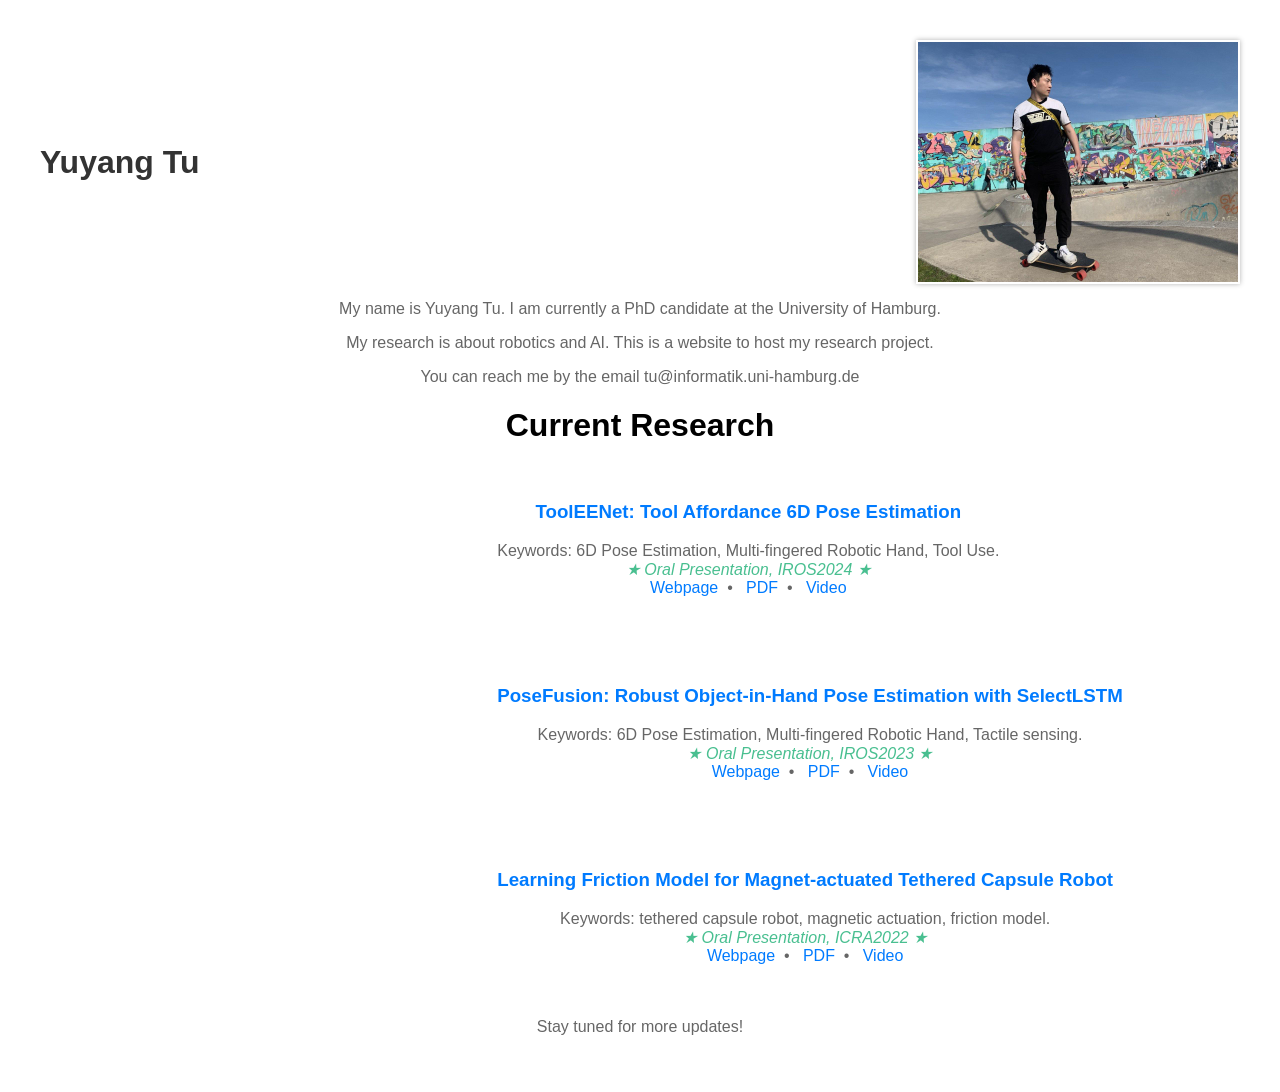
==== index.html @ f1d69b4b "Update index.html" ====
<!DOCTYPE html>
<html lang="en">
<head>
    <meta charset="UTF-8">
    <meta name="viewport" content="width=device-width, initial-scale=1.0">
    <meta name="google-site-verification" content="Bi_FbIFqO6bP_XY6ECRkfiLq_AsdZ5TDvm92_7AcDWQ" />
    <title>Yuyang Tu</title>
    <style>
        body {
            font-family: Arial, sans-serif;
            margin: 40px;
            display: flex;
            flex-direction: column;
            align-items: center;
            justify-content: center;
        }
        .header {
            width: 100%;
            display: flex;
            justify-content: space-between;
            align-items: center;
            position: relative;
        }
        .header h1 {
            color: #333;
            margin: 0;
        }
        .header img {
            width: 320px; /* Adjusted size for better visibility */
            height: 240px;
            /* Removed border-radius to make it square */
            border: 2px solid #fff;
            box-shadow: 0 0 5px rgba(0, 0, 0, 0.3);
        }
        p {
            color: #666;
        }
        a {
            color: #007bff;
            text-decoration: none;
        }
        a:hover {
            text-decoration: underline;
        }
        .list-item {
            display: flex;
            align-items: center;
            margin-bottom: 20px;
        }
        .thumbnail {
            flex-shrink: 0;
            margin-right: 20px;
        }
        video {
            max-width: 100%;
            height: auto;
        }
        @media (max-width: 600px) {
            .list-item {
                flex-direction: column;
                align-items: flex-start;
            }
            .thumbnail {
                margin-right: 0;
                margin-bottom: 10px;
            }
        }
        .container {
            text-align: center;
        }
    </style>
</head>
<body>
    <div class="header">
        <h1>Yuyang Tu</h1>
        <img src="images/avatar.jpg" alt="Avatar">
    </div>

    <div class="container">
        <p>My name is Yuyang Tu. I am currently a PhD candidate at the University of Hamburg. </p>
        <p>My research is about robotics and AI. This is a website to host my research project.</p>
        <p>You can reach me by the email tu@informatik.uni-hamburg.de</p>
        <h1>Current Research</h1>

        <div class="list-item publication" data-category="publication">
            <a href="https://yuyangtu.github.io/ToolEENet/projectToolEENet.html" class="thumbnail">
                <video width="320" height="240" autoplay loop muted playsinline>
                    <source src="images/tooleenetpreview.mp4" type="video/mp4">
                    Your browser does not support the video tag.
                </video>
            </a>
            <div class="project-description">
                <h3><a href="https://yuyangtu.github.io/ToolEENet/projectToolEENet.html">ToolEENet: Tool Affordance 6D Pose Estimation</a></h3>
                <p>
                    Keywords: 6D Pose Estimation, Multi-fingered Robotic Hand, Tool Use.<br>
                    <font color="49bf9"><i>&#9733; Oral Presentation, IROS2024 &#9733;</i></font><br>
                    <a href="https://yuyangtu.github.io/ToolEENet/projectToolEENet.html">Webpage</a>&nbsp;&nbsp;&bull;&nbsp;&nbsp;
                    <a href="https://arxiv.org/pdf/2404.04193">PDF</a>&nbsp;&nbsp;&bull;&nbsp;&nbsp;
                    <a href="https://www.youtube.com/watch?v=B-a8YhIv3kc">Video</a>
                </p>
            </div>
        </div>

        <div class="list-item publication" data-category="publication">
            <a href="https://elevenjiang1.github.io/ObjectInHand-Dataset/" class="thumbnail">
                <video width="320" height="240" autoplay loop muted playsinline>
                    <source src="images/posefusionpreview.mp4" type="video/mp4">
                    Your browser does not support the video tag.
                </video>
            </a>
            <div class="project-description">
                <h3><a href="https://elevenjiang1.github.io/ObjectInHand-Dataset/">PoseFusion: Robust Object-in-Hand Pose Estimation with SelectLSTM</a></h3>
                <p>
                    Keywords: 6D Pose Estimation, Multi-fingered Robotic Hand, Tactile sensing.<br>
                    <font color="49bf9"><i>&#9733; Oral Presentation, IROS2023 &#9733;</i></font><br>
                    <a href="https://elevenjiang1.github.io/ObjectInHand-Dataset/">Webpage</a>&nbsp;&nbsp;&bull;&nbsp;&nbsp;
                    <a href="https://arxiv.org/pdf/2304.04523">PDF</a>&nbsp;&nbsp;&bull;&nbsp;&nbsp;
                    <a href="https://www.youtube.com/watch?v=EmsGwhWU5y8">Video</a>
                </p>
            </div>
        </div>

        <div class="list-item publication" data-category="publication">
            <a href="https://yuyangtu.github.io/CapsuleRobot/projectCapsuleRobot.html" class="thumbnail">
                <video width="320" height="240" autoplay loop muted playsinline>
                    <source src="images/capsulepreview.mp4" type="video/mp4">
                    Your browser does not support the video tag.
                </video>
            </a>
            <div class="project-description">
                <h3><a href="https://yuyangtu.github.io/CapsuleRobot/projectCapsuleRobot.html">Learning Friction Model for Magnet-actuated Tethered Capsule Robot</a></h3>
                <p>
                    Keywords: tethered capsule robot, magnetic actuation, friction model.<br>
                    <font color="49bf9"><i>&#9733; Oral Presentation, ICRA2022 &#9733;</i></font><br>
                    <a href="https://yuyangtu.github.io/CapsuleRobot/projectCapsuleRobot.html">Webpage</a>&nbsp;&nbsp;&bull;&nbsp;&nbsp;
                    <a href="https://ieeexplore.ieee.org/document/9811587">PDF</a>&nbsp;&nbsp;&bull;&nbsp;&nbsp;
                    <a href="https://www.youtube.com/watch?v=FCPhjHXal3M&t=4s">Video</a>
                </p>
            </div>
        </div>

        <p>Stay tuned for more updates!</p>
    </div>
</body>
</html>
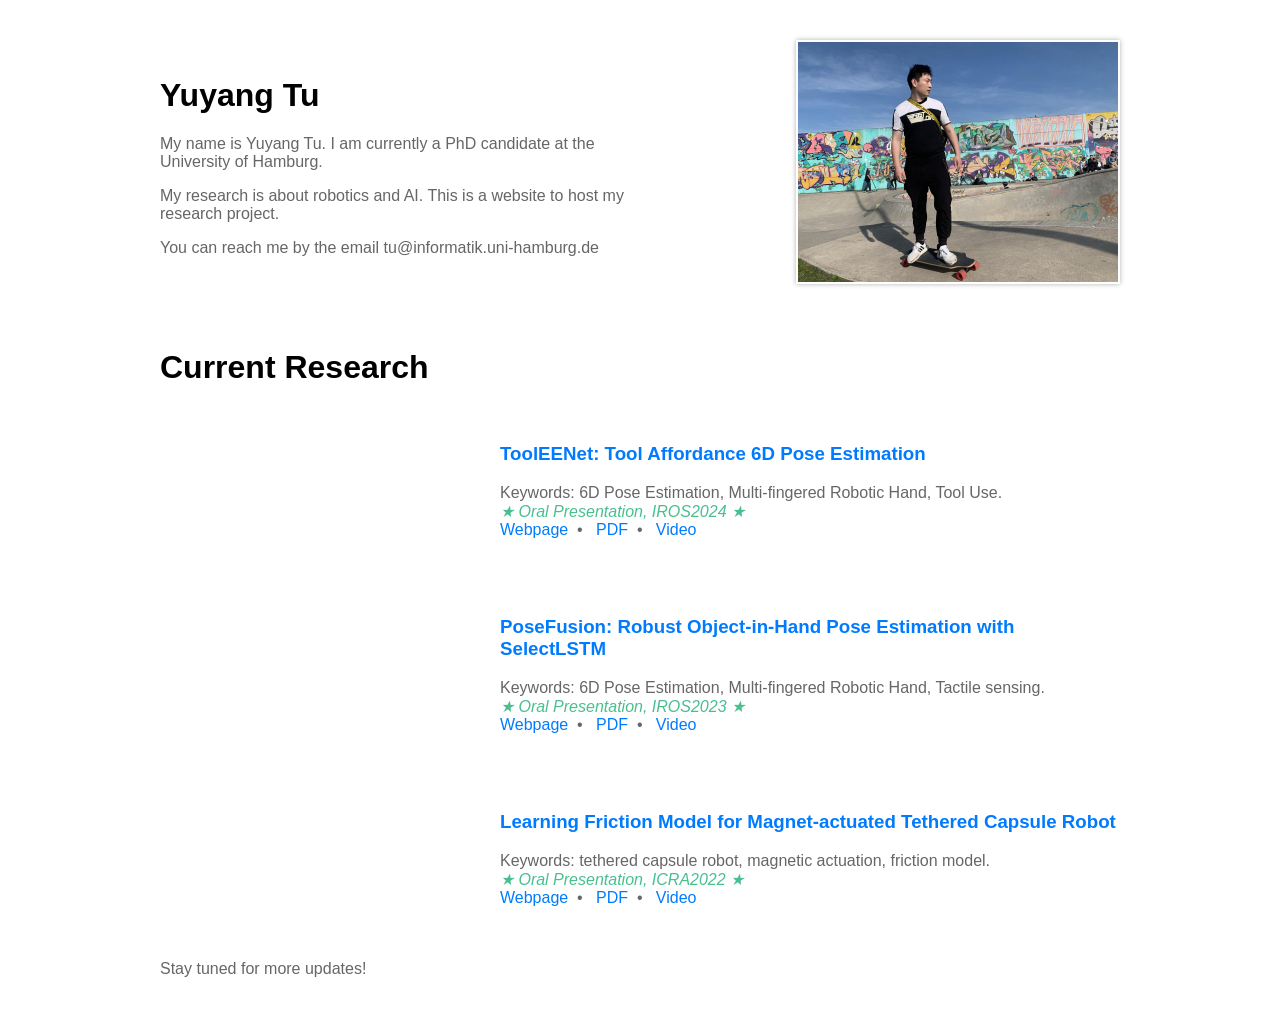
==== commit 6738a22a: "Update index.html" ====
--- a/index.html
+++ b/index.html
@@ -15,20 +15,23 @@
             justify-content: center;
         }
         .header {
-            width: 100%;
+            width: 80%; /* 调整宽度 */
             display: flex;
-            justify-content: space-between;
-            align-items: center;
-            position: relative;
+            justify-content: center; /* 保证内容水平居中 */
+            align-items: center; /* 保证垂直居中 */
+            margin-bottom: 40px;
         }
-        .header h1 {
-            color: #333;
-            margin: 0;
+        .header .text {
+            flex: 1;
+            padding-right: 20px; /* 调整文字和图片之间的间距 */
+        }
+        .header .image {
+            flex: 1;
+            text-align: right;
         }
         .header img {
-            width: 320px; /* Adjusted size for better visibility */
-            height: 240px;
-            /* Removed border-radius to make it square */
+            width: 320px; /* 调整图片大小 */
+            height: auto;
             border: 2px solid #fff;
             box-shadow: 0 0 5px rgba(0, 0, 0, 0.3);
         }
@@ -41,6 +44,10 @@
         }
         a:hover {
             text-decoration: underline;
+        }
+        .container {
+            width: 80%; /* 调整宽度 */
+            text-align: left; /* 调整内容对齐方式 */
         }
         .list-item {
             display: flex;
@@ -56,6 +63,18 @@
             height: auto;
         }
         @media (max-width: 600px) {
+            .header {
+                flex-direction: column;
+                align-items: center;
+            }
+            .header .text,
+            .header .image {
+                flex: none;
+                text-align: center;
+            }
+            .header .image {
+                margin-top: 20px;
+            }
             .list-item {
                 flex-direction: column;
                 align-items: flex-start;
@@ -65,21 +84,22 @@
                 margin-bottom: 10px;
             }
         }
-        .container {
-            text-align: center;
-        }
     </style>
 </head>
 <body>
     <div class="header">
-        <h1>Yuyang Tu</h1>
-        <img src="images/avatar.jpg" alt="Avatar">
+        <div class="text">
+            <h1>Yuyang Tu</h1>
+            <p>My name is Yuyang Tu. I am currently a PhD candidate at the University of Hamburg.</p>
+            <p>My research is about robotics and AI. This is a website to host my research project.</p>
+            <p>You can reach me by the email tu@informatik.uni-hamburg.de</p>
+        </div>
+        <div class="image">
+            <img src="images/avatar.jpg" alt="Avatar">
+        </div>
     </div>
 
     <div class="container">
-        <p>My name is Yuyang Tu. I am currently a PhD candidate at the University of Hamburg. </p>
-        <p>My research is about robotics and AI. This is a website to host my research project.</p>
-        <p>You can reach me by the email tu@informatik.uni-hamburg.de</p>
         <h1>Current Research</h1>
 
         <div class="list-item publication" data-category="publication">
@@ -146,3 +166,4 @@
 
 
 
+
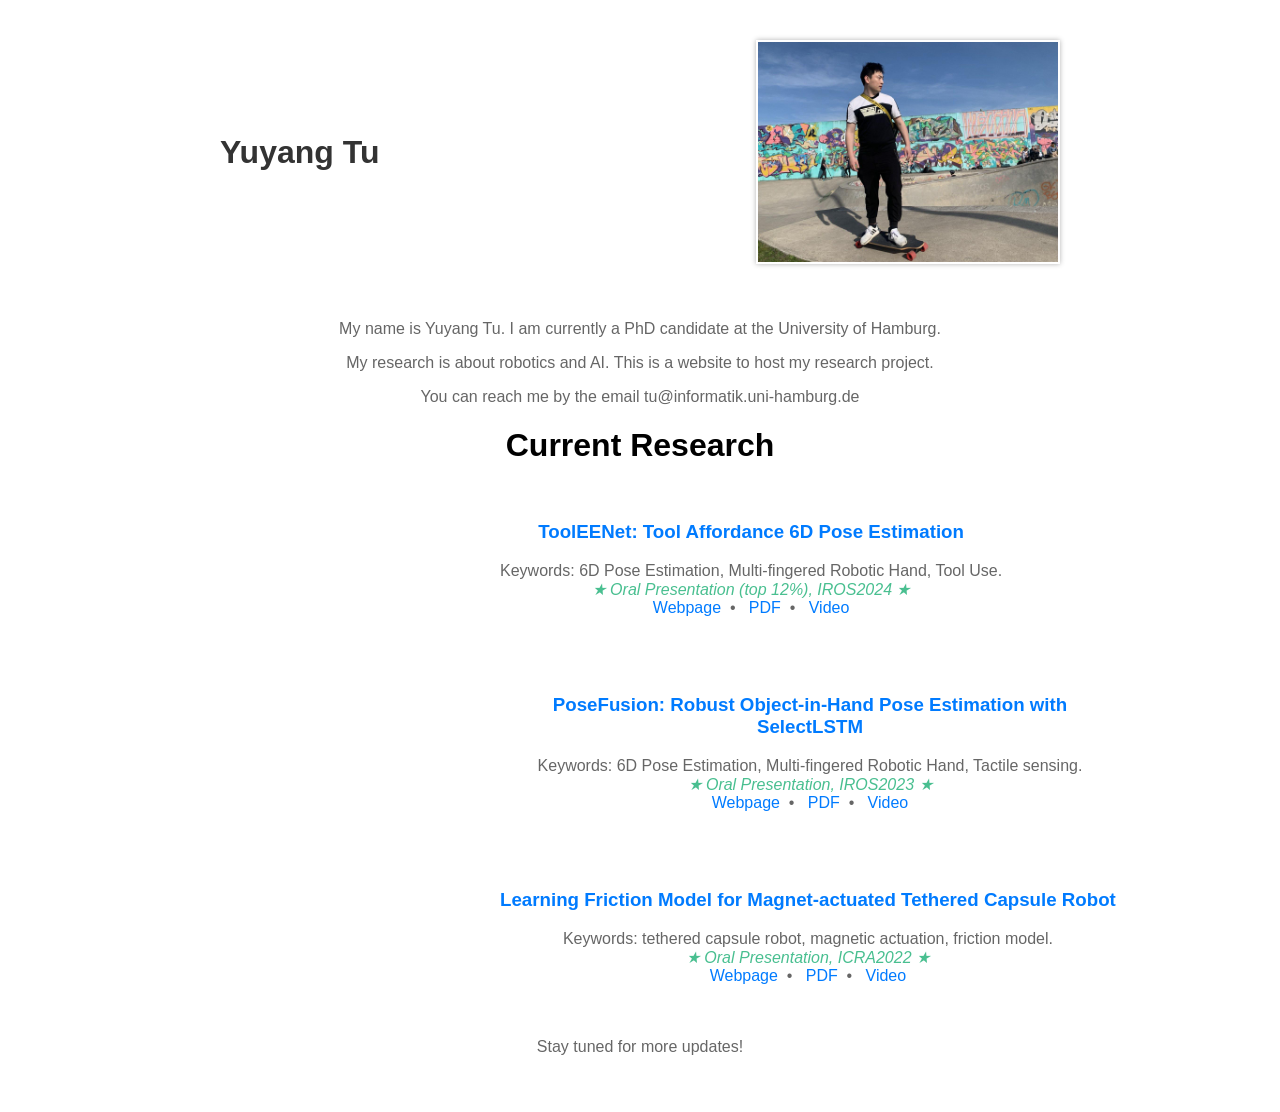
==== commit 511c8ebb: "Update index.html" ====
--- a/index.html
+++ b/index.html
@@ -15,23 +15,19 @@
             justify-content: center;
         }
         .header {
-            width: 80%; /* 调整宽度 */
+            width: 70%; /* 将宽度调整为70%以使内容向中间缩 */
             display: flex;
-            justify-content: center; /* 保证内容水平居中 */
-            align-items: center; /* 保证垂直居中 */
-            margin-bottom: 40px;
+            justify-content: space-between;
+            align-items: center;
+            margin-bottom: 40px; /* 增加底部间距 */
         }
-        .header .text {
-            flex: 1;
-            padding-right: 20px; /* 调整文字和图片之间的间距 */
-        }
-        .header .image {
-            flex: 1;
-            text-align: right;
+        .header h1 {
+            color: #333;
+            margin: 0;
         }
         .header img {
-            width: 320px; /* 调整图片大小 */
-            height: auto;
+            width: 300px; /* 调整图片大小 */
+            height: 220px;
             border: 2px solid #fff;
             box-shadow: 0 0 5px rgba(0, 0, 0, 0.3);
         }
@@ -46,8 +42,8 @@
             text-decoration: underline;
         }
         .container {
-            width: 80%; /* 调整宽度 */
-            text-align: left; /* 调整内容对齐方式 */
+            width: 80%; /* 控制下方内容的宽度 */
+            text-align: center;
         }
         .list-item {
             display: flex;
@@ -67,12 +63,7 @@
                 flex-direction: column;
                 align-items: center;
             }
-            .header .text,
-            .header .image {
-                flex: none;
-                text-align: center;
-            }
-            .header .image {
+            .header img {
                 margin-top: 20px;
             }
             .list-item {
@@ -88,18 +79,14 @@
 </head>
 <body>
     <div class="header">
-        <div class="text">
-            <h1>Yuyang Tu</h1>
-            <p>My name is Yuyang Tu. I am currently a PhD candidate at the University of Hamburg.</p>
-            <p>My research is about robotics and AI. This is a website to host my research project.</p>
-            <p>You can reach me by the email tu@informatik.uni-hamburg.de</p>
-        </div>
-        <div class="image">
-            <img src="images/avatar.jpg" alt="Avatar">
-        </div>
+        <h1>Yuyang Tu</h1>
+        <img src="images/avatar.jpg" alt="Avatar">
     </div>
 
     <div class="container">
+        <p>My name is Yuyang Tu. I am currently a PhD candidate at the University of Hamburg. </p>
+        <p>My research is about robotics and AI. This is a website to host my research project.</p>
+        <p>You can reach me by the email tu@informatik.uni-hamburg.de</p>
         <h1>Current Research</h1>
 
         <div class="list-item publication" data-category="publication">
@@ -113,7 +100,7 @@
                 <h3><a href="https://yuyangtu.github.io/ToolEENet/projectToolEENet.html">ToolEENet: Tool Affordance 6D Pose Estimation</a></h3>
                 <p>
                     Keywords: 6D Pose Estimation, Multi-fingered Robotic Hand, Tool Use.<br>
-                    <font color="49bf9"><i>&#9733; Oral Presentation, IROS2024 &#9733;</i></font><br>
+                    <font color="49bf9"><i>&#9733; Oral Presentation (top 12%), IROS2024 &#9733;</i></font><br>
                     <a href="https://yuyangtu.github.io/ToolEENet/projectToolEENet.html">Webpage</a>&nbsp;&nbsp;&bull;&nbsp;&nbsp;
                     <a href="https://arxiv.org/pdf/2404.04193">PDF</a>&nbsp;&nbsp;&bull;&nbsp;&nbsp;
                     <a href="https://www.youtube.com/watch?v=B-a8YhIv3kc">Video</a>
@@ -167,3 +154,4 @@
 
 
 
+
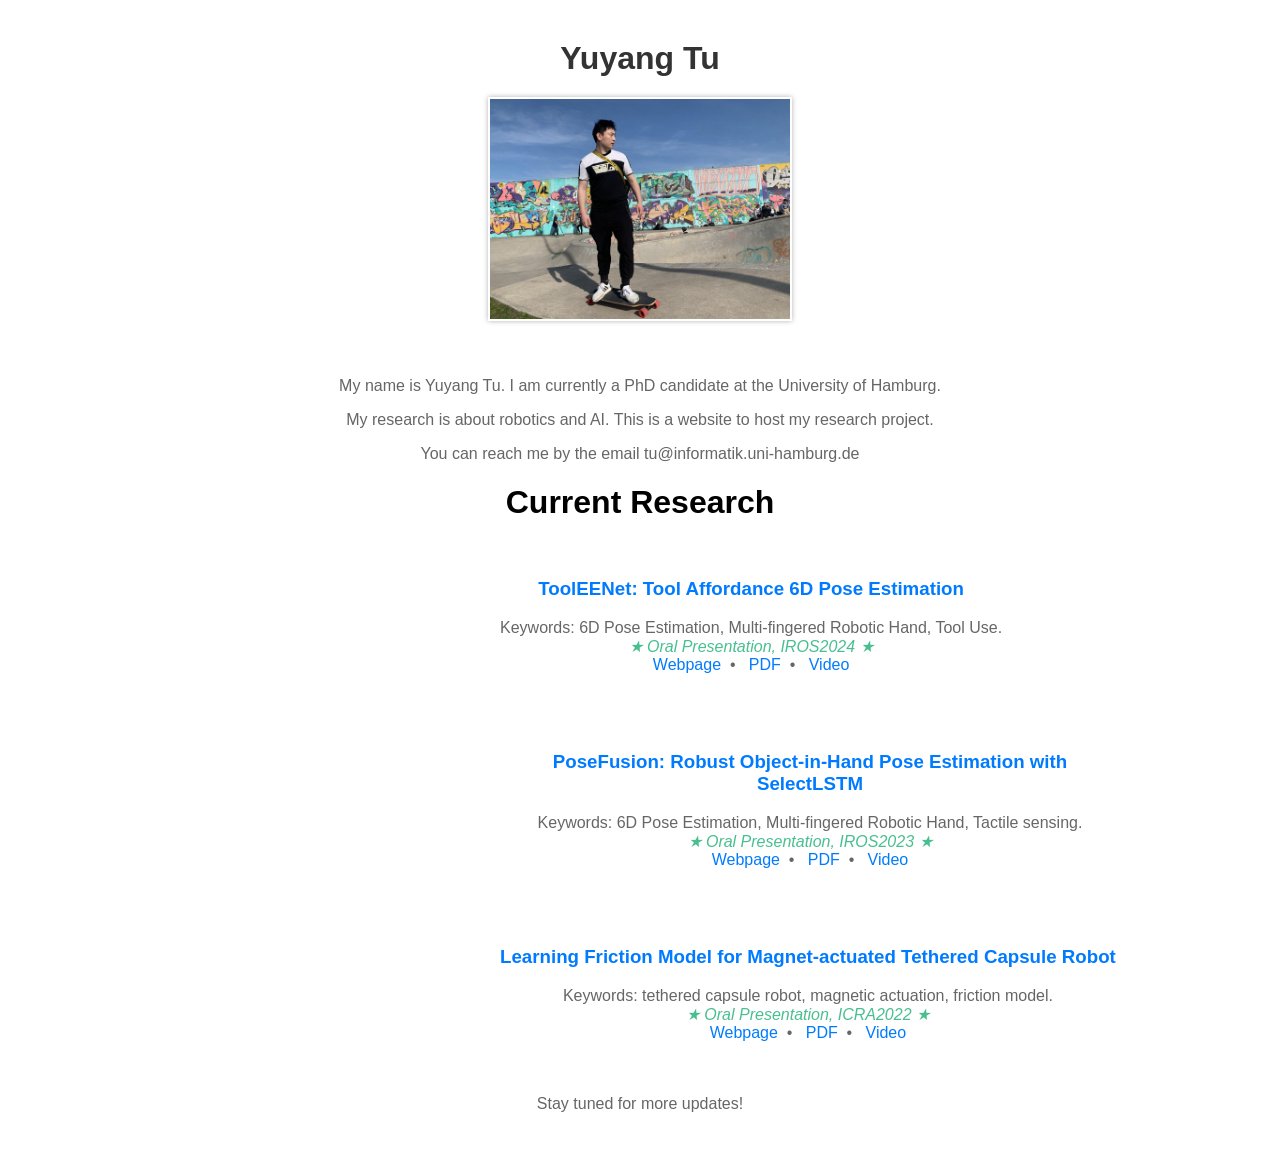
==== commit 3db81066: "Update index.html" ====
--- a/index.html
+++ b/index.html
@@ -15,21 +15,23 @@
             justify-content: center;
         }
         .header {
-            width: 70%; /* 将宽度调整为70%以使内容向中间缩 */
+            width: 100%;
             display: flex;
-            justify-content: space-between;
-            align-items: center;
-            margin-bottom: 40px; /* 增加底部间距 */
+            flex-direction: column; /* 改为纵向排列 */
+            align-items: center; /* 内容居中 */
+            margin-bottom: 40px; /* 底部间距 */
         }
         .header h1 {
             color: #333;
             margin: 0;
+            text-align: center; /* 文本居中 */
         }
         .header img {
             width: 300px; /* 调整图片大小 */
             height: 220px;
             border: 2px solid #fff;
             box-shadow: 0 0 5px rgba(0, 0, 0, 0.3);
+            margin-top: 20px; /* 图片与标题间距 */
         }
         p {
             color: #666;
@@ -100,7 +102,7 @@
                 <h3><a href="https://yuyangtu.github.io/ToolEENet/projectToolEENet.html">ToolEENet: Tool Affordance 6D Pose Estimation</a></h3>
                 <p>
                     Keywords: 6D Pose Estimation, Multi-fingered Robotic Hand, Tool Use.<br>
-                    <font color="49bf9"><i>&#9733; Oral Presentation (top 12%), IROS2024 &#9733;</i></font><br>
+                    <font color="49bf9"><i>&#9733; Oral Presentation, IROS2024 &#9733;</i></font><br>
                     <a href="https://yuyangtu.github.io/ToolEENet/projectToolEENet.html">Webpage</a>&nbsp;&nbsp;&bull;&nbsp;&nbsp;
                     <a href="https://arxiv.org/pdf/2404.04193">PDF</a>&nbsp;&nbsp;&bull;&nbsp;&nbsp;
                     <a href="https://www.youtube.com/watch?v=B-a8YhIv3kc">Video</a>
@@ -155,3 +157,4 @@
 
 
 
+
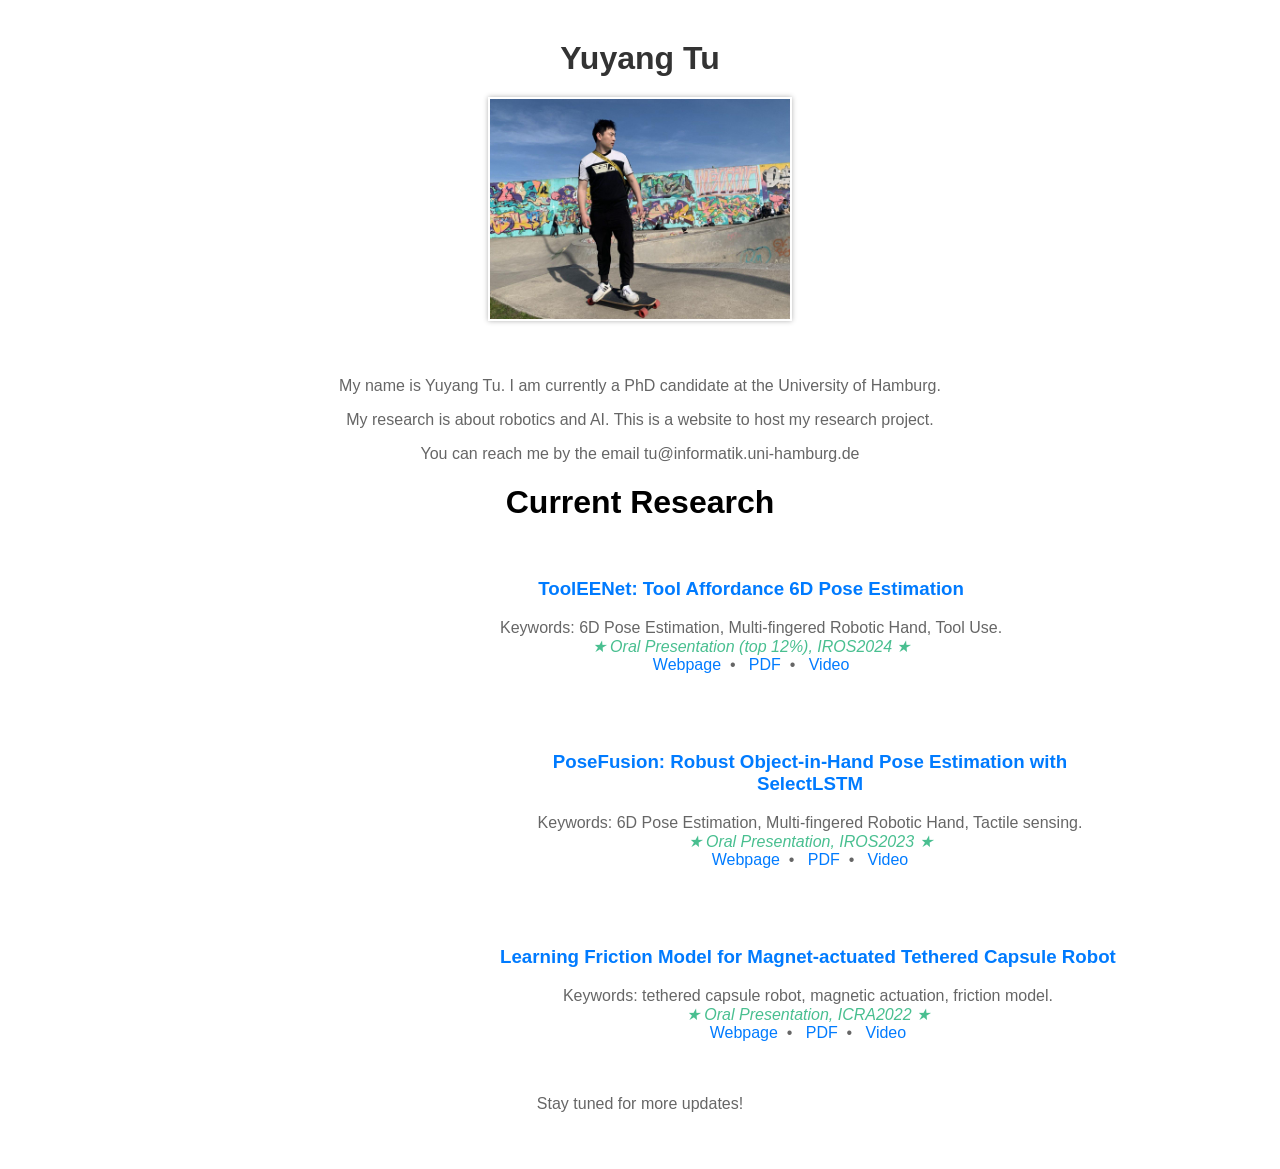
==== commit 2f403a5b: "Update index.html" ====
--- a/index.html
+++ b/index.html
@@ -102,7 +102,7 @@
                 <h3><a href="https://yuyangtu.github.io/ToolEENet/projectToolEENet.html">ToolEENet: Tool Affordance 6D Pose Estimation</a></h3>
                 <p>
                     Keywords: 6D Pose Estimation, Multi-fingered Robotic Hand, Tool Use.<br>
-                    <font color="49bf9"><i>&#9733; Oral Presentation, IROS2024 &#9733;</i></font><br>
+                    <font color="49bf9"><i>&#9733; Oral Presentation (top 12%), IROS2024 &#9733;</i></font><br>
                     <a href="https://yuyangtu.github.io/ToolEENet/projectToolEENet.html">Webpage</a>&nbsp;&nbsp;&bull;&nbsp;&nbsp;
                     <a href="https://arxiv.org/pdf/2404.04193">PDF</a>&nbsp;&nbsp;&bull;&nbsp;&nbsp;
                     <a href="https://www.youtube.com/watch?v=B-a8YhIv3kc">Video</a>
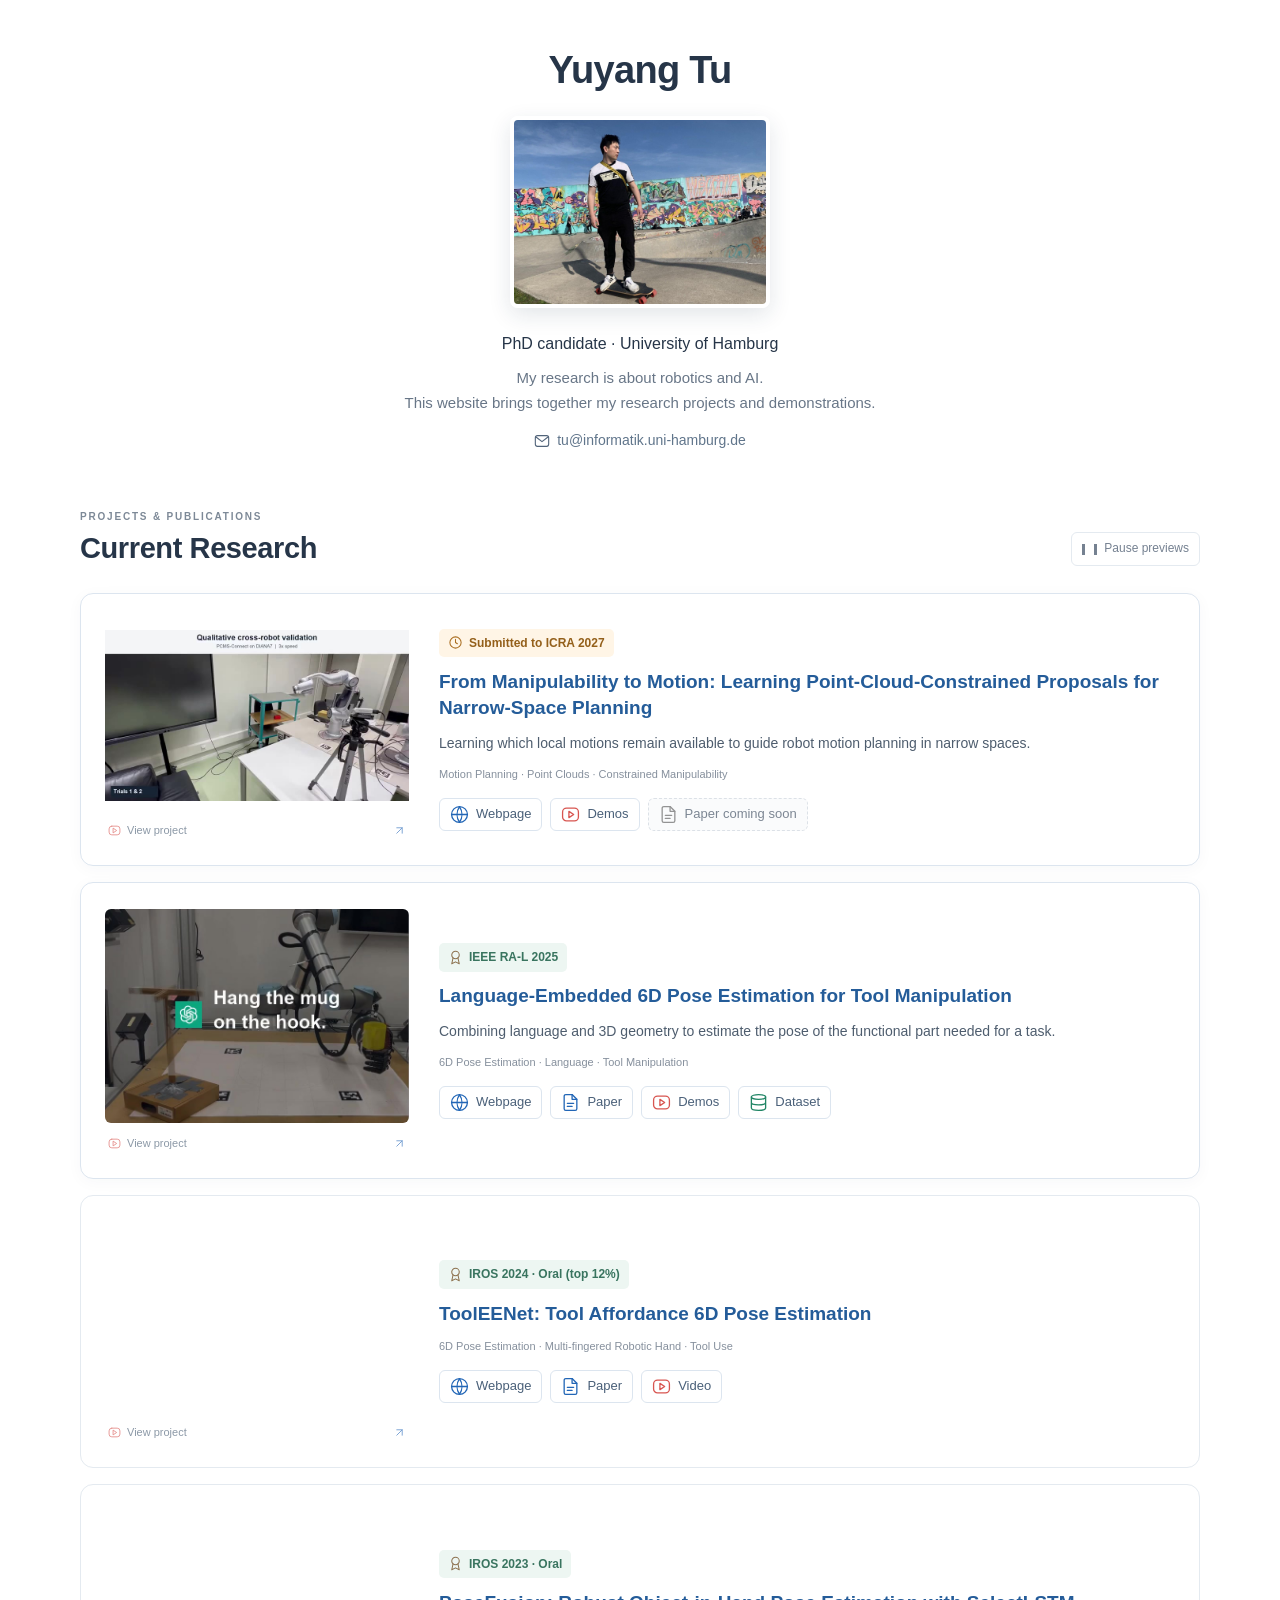
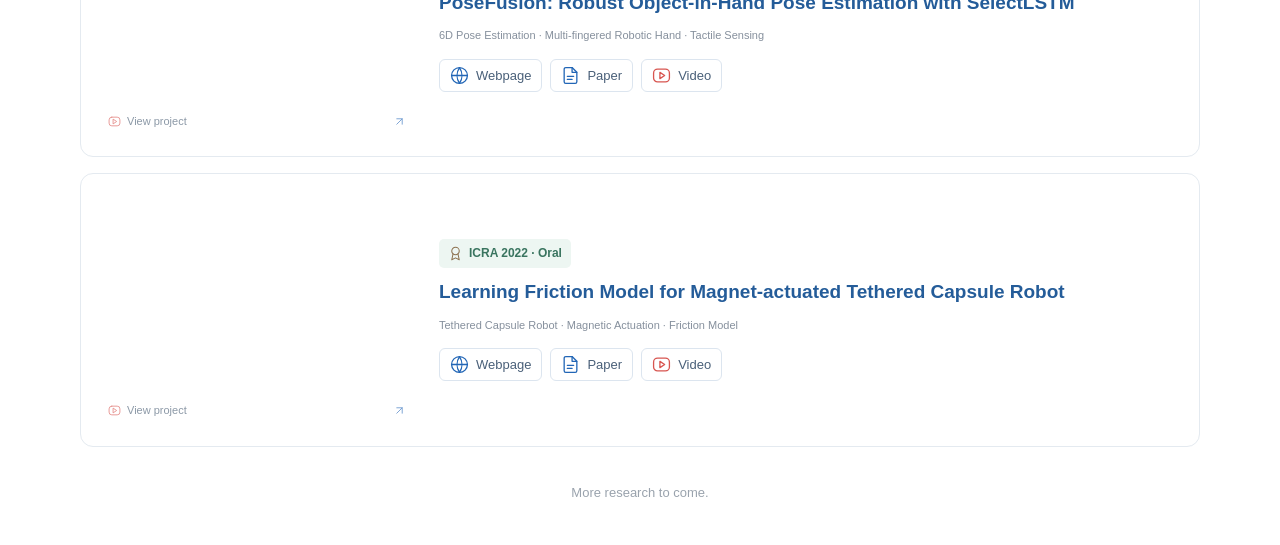
==== commit 94d5ad6c: "Add Language6D and PCMS-Connect research showcases with task demonstration previews" ====
--- a/index.html
+++ b/index.html
@@ -1,160 +1,119 @@
-<!DOCTYPE html>
-<html lang="en">
-<head>
-    <meta charset="UTF-8">
-    <meta name="viewport" content="width=device-width, initial-scale=1.0">
-    <meta name="google-site-verification" content="Bi_FbIFqO6bP_XY6ECRkfiLq_AsdZ5TDvm92_7AcDWQ" />
-    <title>Yuyang Tu</title>
-    <style>
-        body {
-            font-family: Arial, sans-serif;
-            margin: 40px;
-            display: flex;
-            flex-direction: column;
-            align-items: center;
-            justify-content: center;
-        }
-        .header {
-            width: 100%;
-            display: flex;
-            flex-direction: column; /* 改为纵向排列 */
-            align-items: center; /* 内容居中 */
-            margin-bottom: 40px; /* 底部间距 */
-        }
-        .header h1 {
-            color: #333;
-            margin: 0;
-            text-align: center; /* 文本居中 */
-        }
-        .header img {
-            width: 300px; /* 调整图片大小 */
-            height: 220px;
-            border: 2px solid #fff;
-            box-shadow: 0 0 5px rgba(0, 0, 0, 0.3);
-            margin-top: 20px; /* 图片与标题间距 */
-        }
-        p {
-            color: #666;
-        }
-        a {
-            color: #007bff;
-            text-decoration: none;
-        }
-        a:hover {
-            text-decoration: underline;
-        }
-        .container {
-            width: 80%; /* 控制下方内容的宽度 */
-            text-align: center;
-        }
-        .list-item {
-            display: flex;
-            align-items: center;
-            margin-bottom: 20px;
-        }
-        .thumbnail {
-            flex-shrink: 0;
-            margin-right: 20px;
-        }
-        video {
-            max-width: 100%;
-            height: auto;
-        }
-        @media (max-width: 600px) {
-            .header {
-                flex-direction: column;
-                align-items: center;
-            }
-            .header img {
-                margin-top: 20px;
-            }
-            .list-item {
-                flex-direction: column;
-                align-items: flex-start;
-            }
-            .thumbnail {
-                margin-right: 0;
-                margin-bottom: 10px;
-            }
-        }
-    </style>
-</head>
-<body>
-    <div class="header">
-        <h1>Yuyang Tu</h1>
-        <img src="images/avatar.jpg" alt="Avatar">
-    </div>
-
-    <div class="container">
-        <p>My name is Yuyang Tu. I am currently a PhD candidate at the University of Hamburg. </p>
-        <p>My research is about robotics and AI. This is a website to host my research project.</p>
-        <p>You can reach me by the email tu@informatik.uni-hamburg.de</p>
-        <h1>Current Research</h1>
-
-        <div class="list-item publication" data-category="publication">
-            <a href="https://yuyangtu.github.io/ToolEENet/projectToolEENet.html" class="thumbnail">
-                <video width="320" height="240" autoplay loop muted playsinline>
-                    <source src="images/tooleenetpreview.mp4" type="video/mp4">
-                    Your browser does not support the video tag.
-                </video>
-            </a>
-            <div class="project-description">
-                <h3><a href="https://yuyangtu.github.io/ToolEENet/projectToolEENet.html">ToolEENet: Tool Affordance 6D Pose Estimation</a></h3>
-                <p>
-                    Keywords: 6D Pose Estimation, Multi-fingered Robotic Hand, Tool Use.<br>
-                    <font color="49bf9"><i>&#9733; Oral Presentation (top 12%), IROS2024 &#9733;</i></font><br>
-                    <a href="https://yuyangtu.github.io/ToolEENet/projectToolEENet.html">Webpage</a>&nbsp;&nbsp;&bull;&nbsp;&nbsp;
-                    <a href="https://arxiv.org/pdf/2404.04193">PDF</a>&nbsp;&nbsp;&bull;&nbsp;&nbsp;
-                    <a href="https://www.youtube.com/watch?v=B-a8YhIv3kc">Video</a>
-                </p>
-            </div>
-        </div>
-
-        <div class="list-item publication" data-category="publication">
-            <a href="https://elevenjiang1.github.io/ObjectInHand-Dataset/" class="thumbnail">
-                <video width="320" height="240" autoplay loop muted playsinline>
-                    <source src="images/posefusionpreview.mp4" type="video/mp4">
-                    Your browser does not support the video tag.
-                </video>
-            </a>
-            <div class="project-description">
-                <h3><a href="https://elevenjiang1.github.io/ObjectInHand-Dataset/">PoseFusion: Robust Object-in-Hand Pose Estimation with SelectLSTM</a></h3>
-                <p>
-                    Keywords: 6D Pose Estimation, Multi-fingered Robotic Hand, Tactile sensing.<br>
-                    <font color="49bf9"><i>&#9733; Oral Presentation, IROS2023 &#9733;</i></font><br>
-                    <a href="https://elevenjiang1.github.io/ObjectInHand-Dataset/">Webpage</a>&nbsp;&nbsp;&bull;&nbsp;&nbsp;
-                    <a href="https://arxiv.org/pdf/2304.04523">PDF</a>&nbsp;&nbsp;&bull;&nbsp;&nbsp;
-                    <a href="https://www.youtube.com/watch?v=EmsGwhWU5y8">Video</a>
-                </p>
-            </div>
-        </div>
-
-        <div class="list-item publication" data-category="publication">
-            <a href="https://yuyangtu.github.io/CapsuleRobot/projectCapsuleRobot.html" class="thumbnail">
-                <video width="320" height="240" autoplay loop muted playsinline>
-                    <source src="images/capsulepreview.mp4" type="video/mp4">
-                    Your browser does not support the video tag.
-                </video>
-            </a>
-            <div class="project-description">
-                <h3><a href="https://yuyangtu.github.io/CapsuleRobot/projectCapsuleRobot.html">Learning Friction Model for Magnet-actuated Tethered Capsule Robot</a></h3>
-                <p>
-                    Keywords: tethered capsule robot, magnetic actuation, friction model.<br>
-                    <font color="49bf9"><i>&#9733; Oral Presentation, ICRA2022 &#9733;</i></font><br>
-                    <a href="https://yuyangtu.github.io/CapsuleRobot/projectCapsuleRobot.html">Webpage</a>&nbsp;&nbsp;&bull;&nbsp;&nbsp;
-                    <a href="https://ieeexplore.ieee.org/document/9811587">PDF</a>&nbsp;&nbsp;&bull;&nbsp;&nbsp;
-                    <a href="https://www.youtube.com/watch?v=FCPhjHXal3M&t=4s">Video</a>
-                </p>
-            </div>
-        </div>
-
-        <p>Stay tuned for more updates!</p>
-    </div>
-</body>
-</html>
-
-
-
-
-
-
+<!DOCTYPE html>
+<html lang="en">
+<head>
+  <meta charset="utf-8">
+  <meta name="viewport" content="width=device-width, initial-scale=1">
+  <meta name="google-site-verification" content="Bi_FbIFqO6bP_XY6ECRkfiLq_AsdZ5TDvm92_7AcDWQ">
+  <meta name="description" content="Yuyang Tu's research in robotics and AI: motion planning, tool manipulation, and multimodal perception.">
+  <title>Yuyang Tu</title>
+  <link rel="stylesheet" href="research/home.css">
+  <script src="research/media.js" defer></script>
+</head>
+<body>
+  <header class="profile">
+    <h1>Yuyang Tu</h1>
+    <img class="avatar" src="images/avatar.jpg" width="300" height="220" alt="Yuyang Tu">
+    <p class="profile-role">PhD candidate &middot; University of Hamburg</p>
+    <p class="profile-intro">My research is about robotics and AI.<br>This website brings together my research projects and demonstrations.</p>
+    <a class="contact-link" href="mailto:tu@informatik.uni-hamburg.de"><img class="icon" src="research/icons/mail.svg" width="20" height="20" alt="" aria-hidden="true">tu@informatik.uni-hamburg.de</a>
+  </header>
+  <main class="container">
+    <div class="section-heading">
+      <div><span class="eyebrow">PROJECTS &amp; PUBLICATIONS</span><h2>Current Research</h2></div>
+      <button class="preview-toggle" type="button" data-preview-toggle>Pause previews</button>
+    </div>
+    <div class="project-list"><article class="list-item publication featured" data-category="publication">
+      <a href="PCMS-Connect/" class="thumbnail" aria-label="View From Manipulability to Motion: Learning Point-Cloud-Constrained Proposals for Narrow-Space Planning">
+        <video width="320" height="200" autoplay loop muted playsinline preload="metadata" poster="PCMS-Connect/assets/hardware.jpg" aria-label="Diana 7 moving through a narrow rack">
+          <source src="PCMS-Connect/assets/hardware.mp4" type="video/mp4">
+          Watch the project demonstration.
+        </video>
+        <span class="thumbnail-hint"><img class="icon" src="research/icons/play.svg" width="20" height="20" alt="" aria-hidden="true"><span>View project</span><img class="icon" src="research/icons/arrow.svg" width="20" height="20" alt="" aria-hidden="true"></span>
+      </a>
+      <div class="project-description">
+        <div class="badge submission"><img class="icon" src="research/icons/clock.svg" width="20" height="20" alt="" aria-hidden="true">Submitted to ICRA 2027</div>
+        <h3><a href="PCMS-Connect/">From Manipulability to Motion: Learning Point-Cloud-Constrained Proposals for Narrow-Space Planning</a></h3>
+        <p class="project-summary">Learning which local motions remain available to guide robot motion planning in narrow spaces.</p>
+        <p class="keywords">Motion Planning &middot; Point Clouds &middot; Constrained Manipulability</p>
+        <nav class="resource-links" aria-label="Resources for From Manipulability to Motion: Learning Point-Cloud-Constrained Proposals for Narrow-Space Planning"><a class="resource-link" href="PCMS-Connect/"><img class="icon" src="research/icons/globe.svg" width="20" height="20" alt="" aria-hidden="true"><span class="resource-label">Webpage</span></a>
+<a class="resource-link" href="PCMS-Connect/#demonstrations"><img class="icon" src="research/icons/play.svg" width="20" height="20" alt="" aria-hidden="true"><span class="resource-label">Demos</span></a>
+<span class="resource-link resource-pending" aria-label="Paper coming soon"><img class="icon" src="research/icons/paper.svg" width="20" height="20" alt="" aria-hidden="true"><span class="resource-label">Paper coming soon</span></span></nav>
+      </div>
+    </article>
+<article class="list-item publication featured" data-category="publication">
+      <a href="Language6DPose/" class="thumbnail language-thumbnail" id="language-cover" aria-label="View Language-Embedded 6D Pose Estimation for Tool Manipulation">
+        <video width="640" height="450" data-play-on-view loop muted playsinline preload="metadata" poster="Language6DPose/assets/task-sequence.jpg" aria-label="Two tasks in sequence: hang the mug on the hook, then align the wrench with the nut">
+          <source src="Language6DPose/assets/task-sequence.mp4" type="video/mp4">
+          Watch the mug and wrench demonstrations.
+        </video>
+        <span class="thumbnail-hint"><img class="icon" src="research/icons/play.svg" width="20" height="20" alt="" aria-hidden="true"><span>View project</span><img class="icon" src="research/icons/arrow.svg" width="20" height="20" alt="" aria-hidden="true"></span>
+      </a>
+      <div class="project-description">
+        <div class="badge published"><img class="icon" src="research/icons/award.svg" width="20" height="20" alt="" aria-hidden="true">IEEE RA-L 2025</div>
+        <h3><a href="Language6DPose/">Language-Embedded 6D Pose Estimation for Tool Manipulation</a></h3>
+        <p class="project-summary">Combining language and 3D geometry to estimate the pose of the functional part needed for a task.</p>
+        <p class="keywords">6D Pose Estimation &middot; Language &middot; Tool Manipulation</p>
+        <nav class="resource-links" aria-label="Resources for Language-Embedded 6D Pose Estimation for Tool Manipulation"><a class="resource-link" href="Language6DPose/"><img class="icon" src="research/icons/globe.svg" width="20" height="20" alt="" aria-hidden="true"><span class="resource-label">Webpage</span></a>
+<a class="resource-link" href="https://doi.org/10.1109/LRA.2025.3587559"><img class="icon" src="research/icons/paper.svg" width="20" height="20" alt="" aria-hidden="true"><span class="resource-label">Paper</span></a>
+<a class="resource-link" href="Language6DPose/#demonstrations"><img class="icon" src="research/icons/play.svg" width="20" height="20" alt="" aria-hidden="true"><span class="resource-label">Demos</span></a>
+<a class="resource-link" href="https://language6dpose.github.io/"><img class="icon" src="research/icons/dataset.svg" width="20" height="20" alt="" aria-hidden="true"><span class="resource-label">Dataset</span></a></nav>
+      </div>
+    </article>
+<article class="list-item publication " data-category="publication">
+      <a href="https://yuyangtu.github.io/ToolEENet/projectToolEENet.html" class="thumbnail" aria-label="View ToolEENet: Tool Affordance 6D Pose Estimation">
+        <video width="320" height="200" autoplay loop muted playsinline preload="metadata" aria-label="Robotic hand using a hammer">
+          <source src="images/tooleenetpreview.mp4" type="video/mp4">
+          Watch the project demonstration.
+        </video>
+        <span class="thumbnail-hint"><img class="icon" src="research/icons/play.svg" width="20" height="20" alt="" aria-hidden="true"><span>View project</span><img class="icon" src="research/icons/arrow.svg" width="20" height="20" alt="" aria-hidden="true"></span>
+      </a>
+      <div class="project-description">
+        <div class="badge published"><img class="icon" src="research/icons/award.svg" width="20" height="20" alt="" aria-hidden="true">IROS 2024 &middot; Oral (top 12%)</div>
+        <h3><a href="https://yuyangtu.github.io/ToolEENet/projectToolEENet.html">ToolEENet: Tool Affordance 6D Pose Estimation</a></h3>
+
+        <p class="keywords">6D Pose Estimation &middot; Multi-fingered Robotic Hand &middot; Tool Use</p>
+        <nav class="resource-links" aria-label="Resources for ToolEENet: Tool Affordance 6D Pose Estimation"><a class="resource-link" href="https://yuyangtu.github.io/ToolEENet/projectToolEENet.html"><img class="icon" src="research/icons/globe.svg" width="20" height="20" alt="" aria-hidden="true"><span class="resource-label">Webpage</span></a>
+<a class="resource-link" href="https://arxiv.org/pdf/2404.04193"><img class="icon" src="research/icons/paper.svg" width="20" height="20" alt="" aria-hidden="true"><span class="resource-label">Paper</span></a>
+<a class="resource-link" href="https://www.youtube.com/watch?v=B-a8YhIv3kc"><img class="icon" src="research/icons/play.svg" width="20" height="20" alt="" aria-hidden="true"><span class="resource-label">Video</span></a></nav>
+      </div>
+    </article>
+<article class="list-item publication " data-category="publication">
+      <a href="https://elevenjiang1.github.io/ObjectInHand-Dataset/" class="thumbnail" aria-label="View PoseFusion: Robust Object-in-Hand Pose Estimation with SelectLSTM">
+        <video width="320" height="200" autoplay loop muted playsinline preload="metadata" aria-label="Object-in-hand pose estimation examples">
+          <source src="images/posefusionpreview.mp4" type="video/mp4">
+          Watch the project demonstration.
+        </video>
+        <span class="thumbnail-hint"><img class="icon" src="research/icons/play.svg" width="20" height="20" alt="" aria-hidden="true"><span>View project</span><img class="icon" src="research/icons/arrow.svg" width="20" height="20" alt="" aria-hidden="true"></span>
+      </a>
+      <div class="project-description">
+        <div class="badge published"><img class="icon" src="research/icons/award.svg" width="20" height="20" alt="" aria-hidden="true">IROS 2023 &middot; Oral</div>
+        <h3><a href="https://elevenjiang1.github.io/ObjectInHand-Dataset/">PoseFusion: Robust Object-in-Hand Pose Estimation with SelectLSTM</a></h3>
+
+        <p class="keywords">6D Pose Estimation &middot; Multi-fingered Robotic Hand &middot; Tactile Sensing</p>
+        <nav class="resource-links" aria-label="Resources for PoseFusion: Robust Object-in-Hand Pose Estimation with SelectLSTM"><a class="resource-link" href="https://elevenjiang1.github.io/ObjectInHand-Dataset/"><img class="icon" src="research/icons/globe.svg" width="20" height="20" alt="" aria-hidden="true"><span class="resource-label">Webpage</span></a>
+<a class="resource-link" href="https://arxiv.org/pdf/2304.04523"><img class="icon" src="research/icons/paper.svg" width="20" height="20" alt="" aria-hidden="true"><span class="resource-label">Paper</span></a>
+<a class="resource-link" href="https://www.youtube.com/watch?v=EmsGwhWU5y8"><img class="icon" src="research/icons/play.svg" width="20" height="20" alt="" aria-hidden="true"><span class="resource-label">Video</span></a></nav>
+      </div>
+    </article>
+<article class="list-item publication " data-category="publication">
+      <a href="https://yuyangtu.github.io/CapsuleRobot/projectCapsuleRobot.html" class="thumbnail" aria-label="View Learning Friction Model for Magnet-actuated Tethered Capsule Robot">
+        <video width="320" height="200" autoplay loop muted playsinline preload="metadata" aria-label="Magnet-actuated tethered capsule robot demonstration">
+          <source src="images/capsulepreview.mp4" type="video/mp4">
+          Watch the project demonstration.
+        </video>
+        <span class="thumbnail-hint"><img class="icon" src="research/icons/play.svg" width="20" height="20" alt="" aria-hidden="true"><span>View project</span><img class="icon" src="research/icons/arrow.svg" width="20" height="20" alt="" aria-hidden="true"></span>
+      </a>
+      <div class="project-description">
+        <div class="badge published"><img class="icon" src="research/icons/award.svg" width="20" height="20" alt="" aria-hidden="true">ICRA 2022 &middot; Oral</div>
+        <h3><a href="https://yuyangtu.github.io/CapsuleRobot/projectCapsuleRobot.html">Learning Friction Model for Magnet-actuated Tethered Capsule Robot</a></h3>
+
+        <p class="keywords">Tethered Capsule Robot &middot; Magnetic Actuation &middot; Friction Model</p>
+        <nav class="resource-links" aria-label="Resources for Learning Friction Model for Magnet-actuated Tethered Capsule Robot"><a class="resource-link" href="https://yuyangtu.github.io/CapsuleRobot/projectCapsuleRobot.html"><img class="icon" src="research/icons/globe.svg" width="20" height="20" alt="" aria-hidden="true"><span class="resource-label">Webpage</span></a>
+<a class="resource-link" href="https://ieeexplore.ieee.org/document/9811587"><img class="icon" src="research/icons/paper.svg" width="20" height="20" alt="" aria-hidden="true"><span class="resource-label">Paper</span></a>
+<a class="resource-link" href="https://www.youtube.com/watch?v=FCPhjHXal3M&t=4s"><img class="icon" src="research/icons/play.svg" width="20" height="20" alt="" aria-hidden="true"><span class="resource-label">Video</span></a></nav>
+      </div>
+    </article></div>
+    <footer class="home-footer">More research to come.</footer>
+  </main>
+</body>
+</html>
--- a/research/home.css
+++ b/research/home.css
@@ -0,0 +1,55 @@
+@import url('./theme.css');
+.profile { max-width: 680px; padding: 48px 24px 46px; margin: 0 auto; text-align: center; }
+.profile h1 { font-size: 38px; font-weight: 600; letter-spacing: -.7px; line-height: 1.2; margin: 0 0 22px; }
+.avatar { display: block; width: 260px; height: 192px; object-fit: cover; margin: 0 auto 23px; border-radius: 8px; box-shadow: 0 7px 22px rgba(27,49,70,.12); border: 4px solid #fff; }
+.profile-role { font-size: 16px; color: var(--ink); margin: 0 0 8px; }
+.profile-intro { margin: 0 0 13px; font-size: 15px; line-height: 1.7; color: #687687; }
+.contact-link { display: inline-flex; align-items: center; gap: 7px; color: #60758b; font-size: 14px; }
+.contact-link:hover { text-decoration: underline; }
+.contact-link .icon { width: 16px; height: 16px; }
+.container { width: min(1120px, calc(100% - 72px)); margin: 0 auto; }
+.section-heading { display: flex; justify-content: space-between; align-items: end; gap: 18px; margin: 6px 0 25px; }
+.eyebrow { display: block; color: #7d8997; font-size: 10px; font-weight: 600; letter-spacing: 1.8px; margin-bottom: 5px; }
+.section-heading h2 { font-size: 29px; line-height: 1.3; font-weight: 600; letter-spacing: -.4px; margin: 0; }
+.section-heading .preview-toggle { margin-bottom: 2px; }
+.project-list { display: flex; flex-direction: column; gap: 16px; }
+.list-item { display: grid; grid-template-columns: 304px minmax(0,1fr); gap: 30px; align-items: center; padding: 26px 24px; border: 1px solid var(--line); border-radius: 13px; }
+.list-item.featured { border-color: #dce5ef; box-shadow: 0 3px 16px rgba(35,65,94,.035); }
+.thumbnail { display: flex; flex-direction: column; min-width: 0; gap: 11px; }
+.thumbnail video { display: block; width: 100%; height: auto; max-height: 204px; aspect-ratio: 16 / 10; object-fit: contain; background: #fff; border-radius: 6px; }
+.thumbnail-hint { display: flex; align-items: center; gap: 6px; font-size: 11px; color: #8c99a7; padding: 0 3px; }
+.thumbnail-hint .icon { width: 13px; height: 13px; opacity: .65; }
+.thumbnail-hint .icon:last-child { margin-left: auto; }
+.thumbnail:hover .thumbnail-hint { color: var(--blue); }
+.project-description h3 { font-size: 19px; line-height: 1.4; font-weight: 600; margin: 10px 0 10px; }
+.project-description h3 a { color: #245c99; }
+.project-description h3 a:hover { color: #173d6b; text-decoration: underline; text-underline-offset: 3px; }
+.project-summary { font-size: 14px; line-height: 1.65; margin: 0 0 10px; max-width: 660px; }
+.keywords { color: #86909d; font-size: 11px; line-height: 1.7; margin: 0 0 14px; }
+.home-footer { text-align: center; color: #9aa3ad; font-size: 13px; margin: 35px 0 42px; }
+.language-thumbnail { scroll-margin-top: 24px; }
+.thumbnail.language-thumbnail video { aspect-ratio: 64 / 45; max-height: none; }
+@media(max-width:850px) {
+ .container { width: calc(100% - 40px); }
+ .list-item { grid-template-columns: 240px minmax(0,1fr); gap: 22px; padding: 22px 20px; }
+ .project-description h3 { font-size: 17px; }
+}
+@media(max-width:650px) {
+ .profile { padding: 32px 20px 34px; }
+ .profile h1 { font-size: 32px; }
+ .avatar { width: 236px; height: 175px; }
+ .profile-role { font-size: 14px; }
+ .profile-intro { font-size: 14px; }
+ .container { width: calc(100% - 32px); }
+ .section-heading { align-items: center; gap: 8px; margin-bottom: 18px; }
+ .section-heading h2 { font-size: 23px; }
+ .eyebrow { font-size: 8px; letter-spacing: 1.2px; }
+ .section-heading .preview-toggle { font-size: 10px; padding: 6px 7px; }
+ .list-item { grid-template-columns: minmax(0,1fr); gap: 17px; padding: 20px 18px; }
+ .thumbnail video { max-height: none; aspect-ratio: 16 / 10; }
+ .thumbnail-hint { display: none; }
+ .project-description h3 { font-size: 18px; margin-top: 10px; }
+ .project-summary { font-size: 14px; }
+ .resource-link { font-size: 12px; padding: 6px 8px; }
+ .resource-link .icon { width: 17px; height: 17px; }
+}
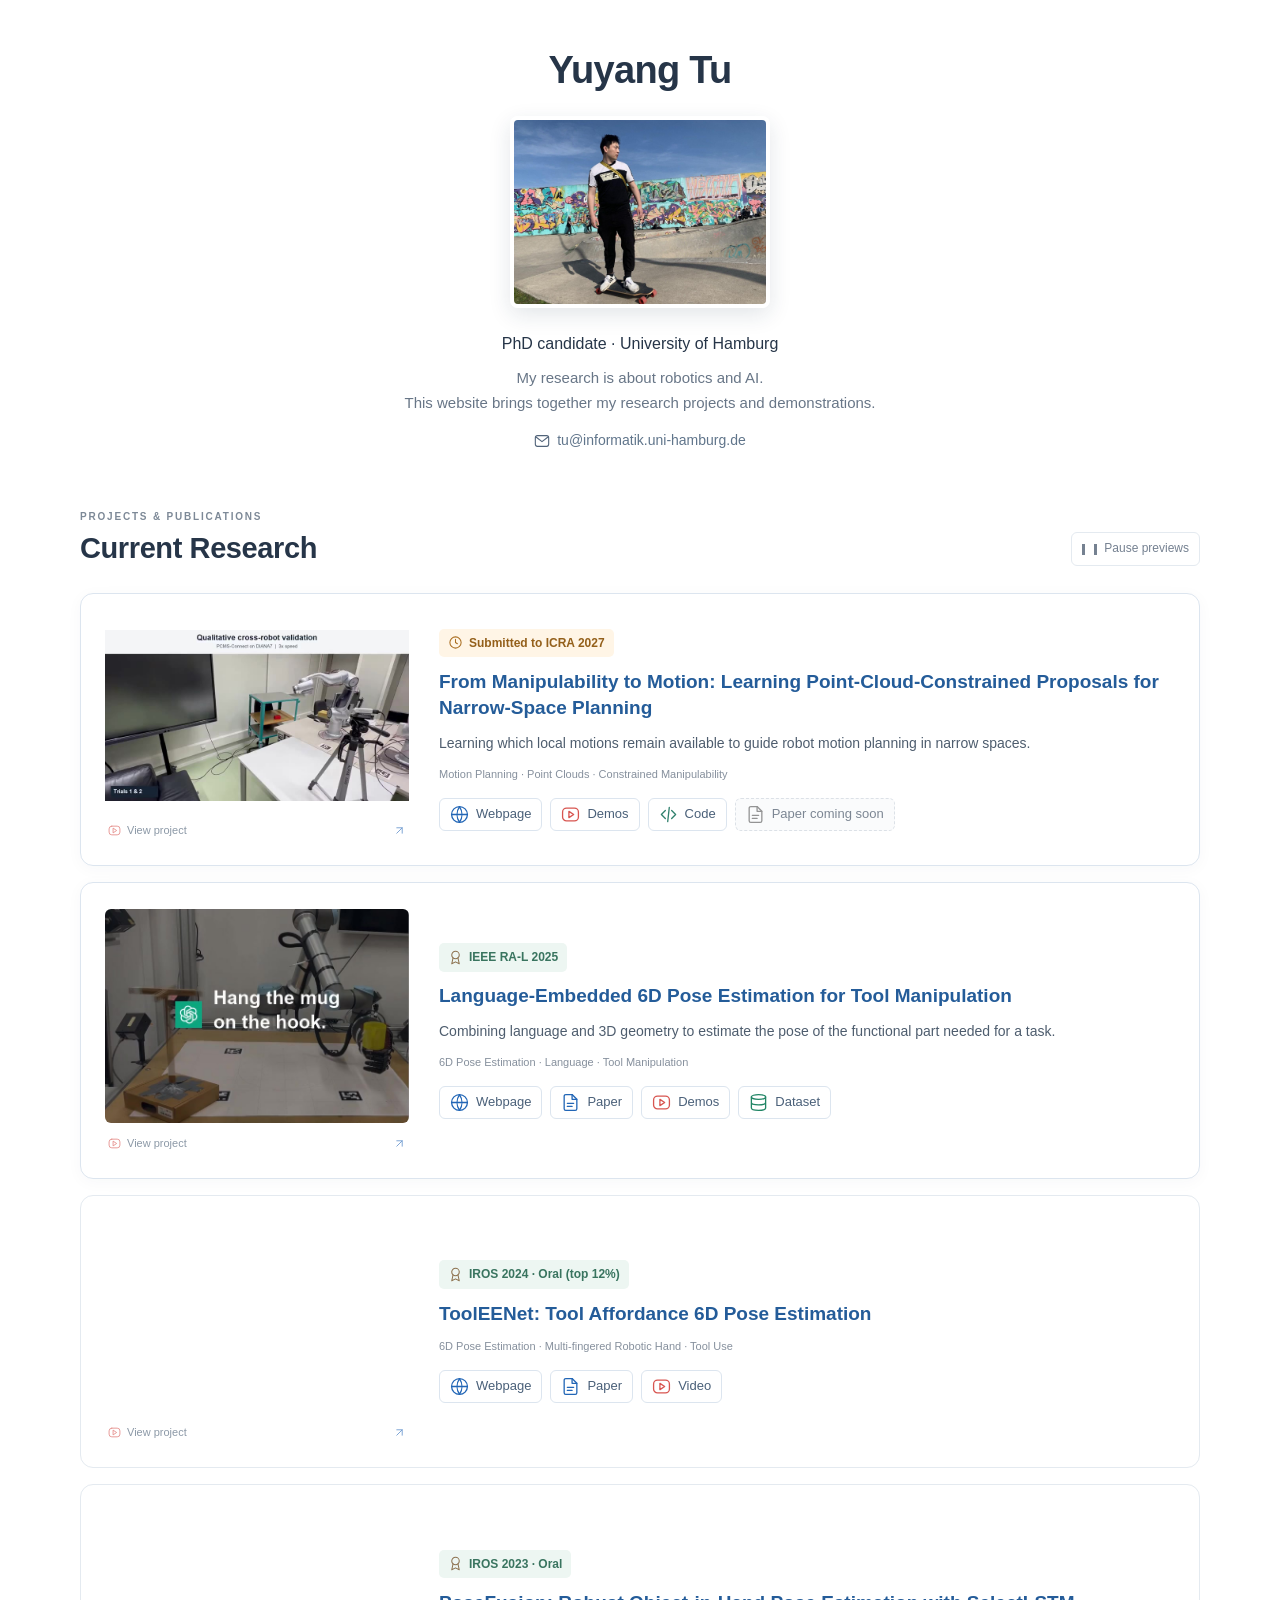
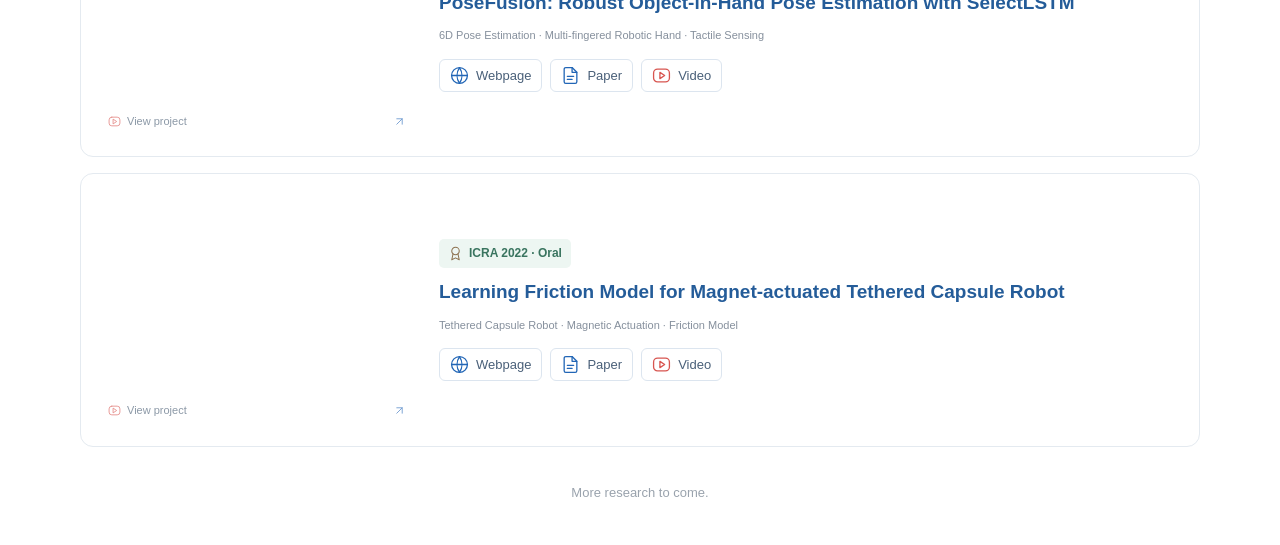
==== commit bc622a71: "Add consistent resource icons to PCMS project buttons" ====
--- a/index.html
+++ b/index.html
@@ -37,6 +37,7 @@
         <p class="keywords">Motion Planning &middot; Point Clouds &middot; Constrained Manipulability</p>
         <nav class="resource-links" aria-label="Resources for From Manipulability to Motion: Learning Point-Cloud-Constrained Proposals for Narrow-Space Planning"><a class="resource-link" href="PCMS-Connect/"><img class="icon" src="research/icons/globe.svg" width="20" height="20" alt="" aria-hidden="true"><span class="resource-label">Webpage</span></a>
 <a class="resource-link" href="PCMS-Connect/#demonstrations"><img class="icon" src="research/icons/play.svg" width="20" height="20" alt="" aria-hidden="true"><span class="resource-label">Demos</span></a>
+<a class="resource-link" href="https://anonymous.4open.science/r/PCMS-Connect-4808/"><img class="icon" src="research/icons/code.svg" width="20" height="20" alt="" aria-hidden="true"><span class="resource-label">Code</span></a>
 <span class="resource-link resource-pending" aria-label="Paper coming soon"><img class="icon" src="research/icons/paper.svg" width="20" height="20" alt="" aria-hidden="true"><span class="resource-label">Paper coming soon</span></span></nav>
       </div>
     </article>
@@ -117,3 +118,4 @@
   </main>
 </body>
 </html>
+
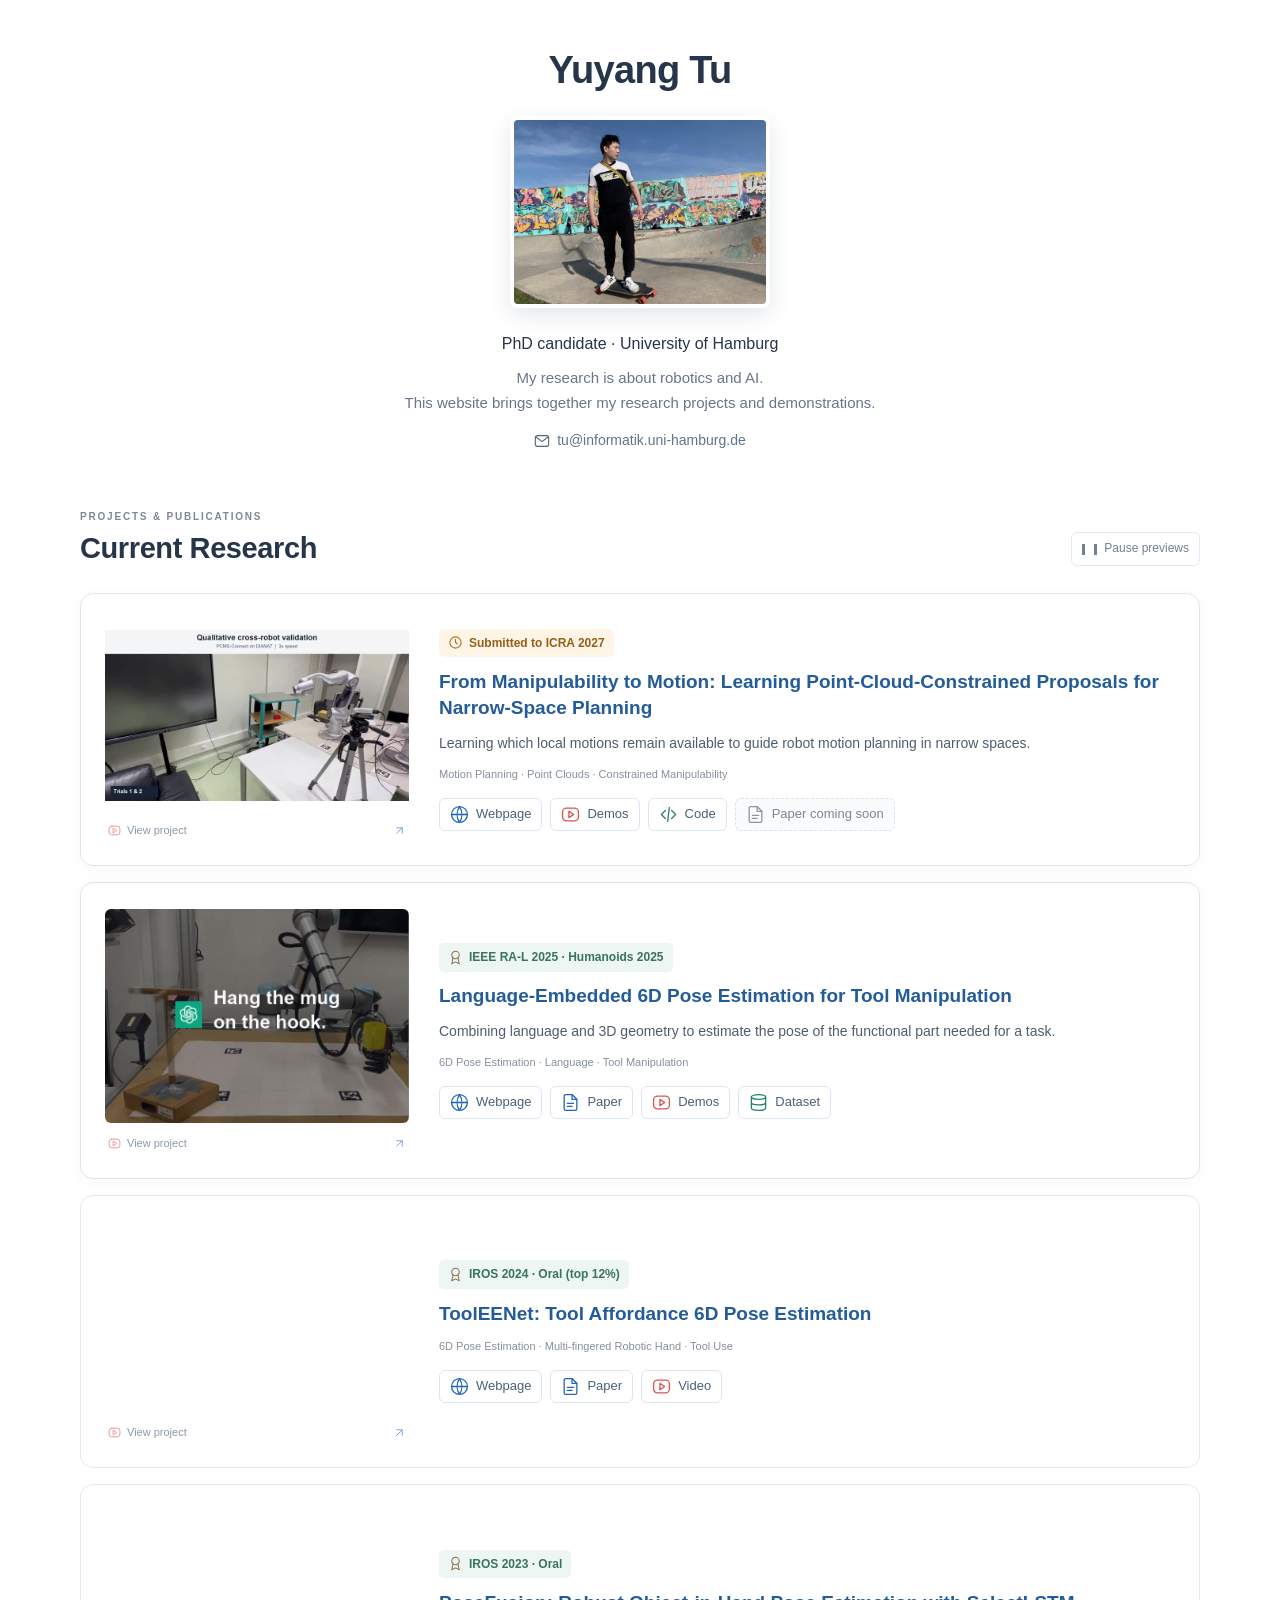
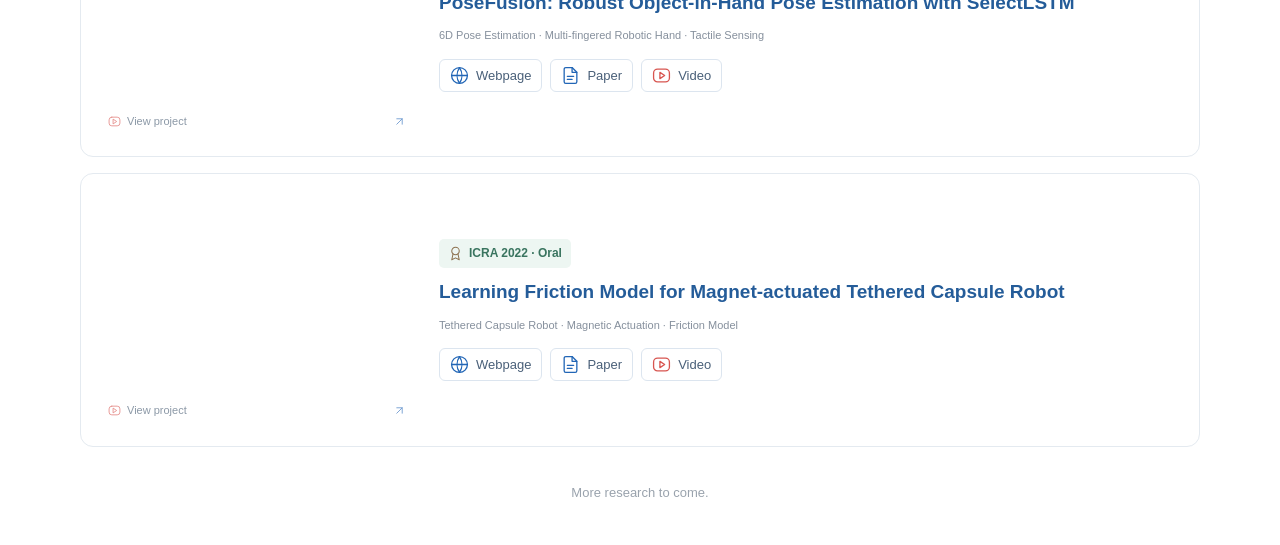
==== commit 9c7cf57f: "Add Humanoids 2025 to Language6DPose publication details" ====
--- a/index.html
+++ b/index.html
@@ -50,7 +50,7 @@
         <span class="thumbnail-hint"><img class="icon" src="research/icons/play.svg" width="20" height="20" alt="" aria-hidden="true"><span>View project</span><img class="icon" src="research/icons/arrow.svg" width="20" height="20" alt="" aria-hidden="true"></span>
       </a>
       <div class="project-description">
-        <div class="badge published"><img class="icon" src="research/icons/award.svg" width="20" height="20" alt="" aria-hidden="true">IEEE RA-L 2025</div>
+        <div class="badge published"><img class="icon" src="research/icons/award.svg" width="20" height="20" alt="" aria-hidden="true">IEEE RA-L 2025 &middot; Humanoids 2025</div>
         <h3><a href="Language6DPose/">Language-Embedded 6D Pose Estimation for Tool Manipulation</a></h3>
         <p class="project-summary">Combining language and 3D geometry to estimate the pose of the functional part needed for a task.</p>
         <p class="keywords">6D Pose Estimation &middot; Language &middot; Tool Manipulation</p>
